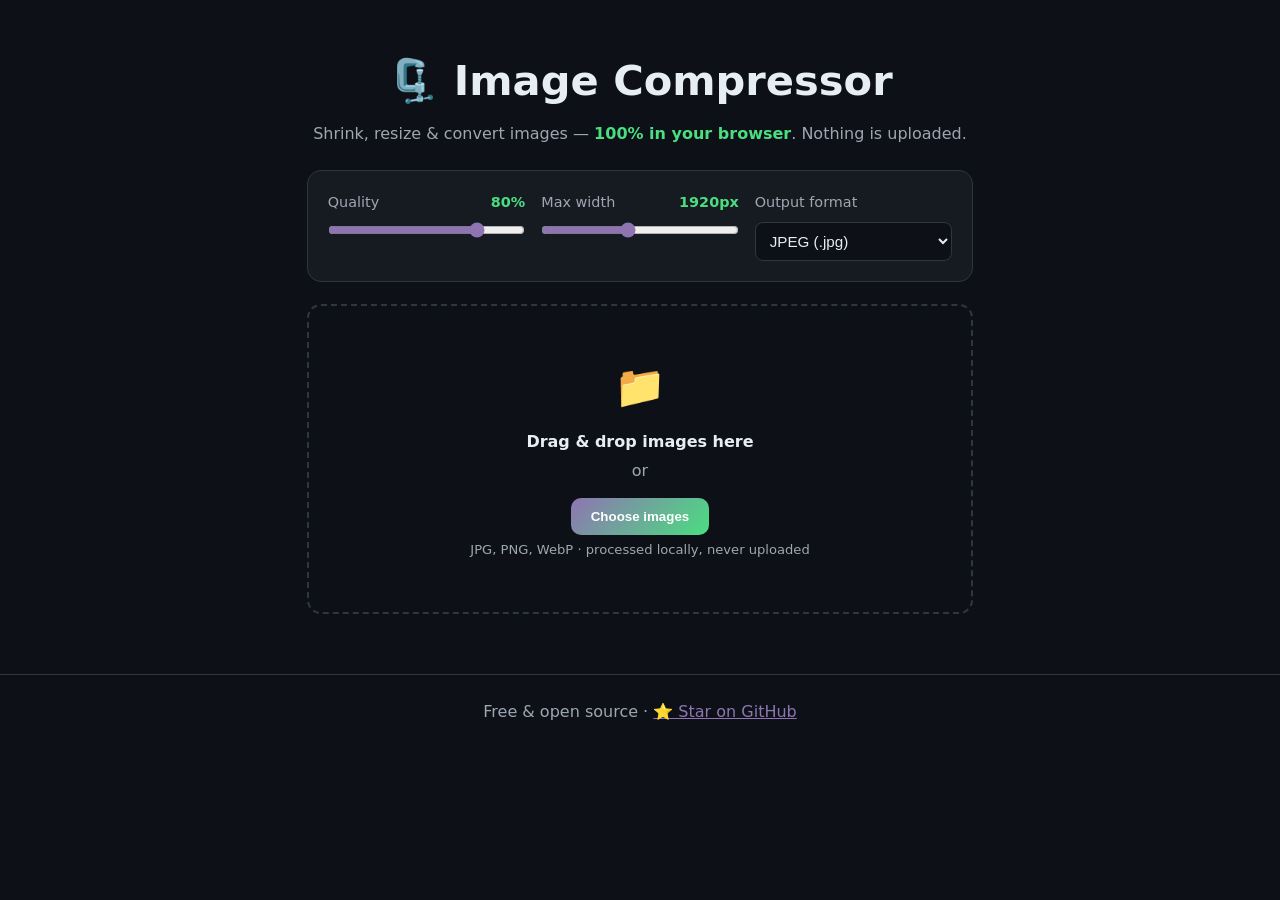
==== index.html @ f8e564c9 "Initial commit: client-side image compressor & converter" ====
<!DOCTYPE html>
<html lang="en">
<head>
  <meta charset="UTF-8" />
  <meta name="viewport" content="width=device-width, initial-scale=1.0" />
  <title>Image Compressor — shrink & convert images in your browser</title>
  <meta name="description" content="Compress, resize, and convert images (JPG, PNG, WebP) 100% in your browser. Private, fast, free." />
  <link rel="stylesheet" href="style.css" />
</head>
<body>
  <header class="topbar">
    <h1>🗜️ Image Compressor</h1>
    <p>Shrink, resize &amp; convert images — <strong>100% in your browser</strong>. Nothing is uploaded.</p>
  </header>

  <main class="wrap">
    <!-- Controls -->
    <section class="controls">
      <label class="ctrl">
        <span>Quality <b id="qualityLabel">80%</b></span>
        <input type="range" id="quality" min="10" max="100" value="80" />
      </label>

      <label class="ctrl">
        <span>Max width <b id="widthLabel">1920px</b></span>
        <input type="range" id="maxWidth" min="320" max="4000" step="80" value="1920" />
      </label>

      <label class="ctrl">
        <span>Output format</span>
        <select id="format">
          <option value="image/jpeg">JPEG (.jpg)</option>
          <option value="image/webp">WebP (.webp)</option>
          <option value="image/png">PNG (.png)</option>
        </select>
      </label>
    </section>

    <!-- Drop zone -->
    <section id="drop" class="drop">
      <div class="drop-inner">
        <div class="drop-icon">📁</div>
        <p><strong>Drag &amp; drop images here</strong></p>
        <p class="muted">or</p>
        <button id="pickBtn" class="btn primary">Choose images</button>
        <input type="file" id="fileInput" accept="image/*" multiple hidden />
        <p class="muted small">JPG, PNG, WebP · processed locally, never uploaded</p>
      </div>
    </section>

    <!-- Summary + actions -->
    <section id="summaryBar" class="summary hidden">
      <span id="summaryText"></span>
      <button id="downloadAll" class="btn">⬇️ Download all</button>
      <button id="clearAll" class="btn ghost">Clear</button>
    </section>

    <!-- Results -->
    <section id="results" class="results"></section>
  </main>

  <footer class="foot">
    <p>Free &amp; open source ·
      <a href="https://github.com/aashishbharti04/image-compressor" target="_blank" rel="noopener">⭐ Star on GitHub</a>
    </p>
  </footer>

  <script src="script.js"></script>
</body>
</html>
---- style.css ----
:root {
  --bg: #0d1117;
  --surface: #161b22;
  --border: #30363d;
  --text: #e6edf3;
  --muted: #9da7b3;
  --accent: #8e75b2;
  --accent-2: #4ade80;
  --radius: 14px;
}

* { box-sizing: border-box; margin: 0; padding: 0; }

body {
  font-family: system-ui, -apple-system, Segoe UI, Roboto, sans-serif;
  background: var(--bg);
  color: var(--text);
  line-height: 1.6;
  min-height: 100vh;
}

/* ===== TOPBAR ===== */
.topbar { text-align: center; padding: 48px 6vw 24px; }
.topbar h1 { font-size: clamp(1.8rem, 5vw, 2.6rem); }
.topbar p { color: var(--muted); margin-top: 6px; }
.topbar strong { color: var(--accent-2); }

.wrap { max-width: 820px; margin: 0 auto; padding: 0 6vw 60px; }

/* ===== CONTROLS ===== */
.controls {
  display: grid;
  grid-template-columns: 1fr 1fr 1fr;
  gap: 16px;
  background: var(--surface);
  border: 1px solid var(--border);
  border-radius: var(--radius);
  padding: 20px;
  margin-bottom: 22px;
}
.ctrl { display: flex; flex-direction: column; gap: 8px; font-size: 0.9rem; }
.ctrl span { display: flex; justify-content: space-between; color: var(--muted); }
.ctrl b { color: var(--accent-2); }
.ctrl input[type="range"] { width: 100%; accent-color: var(--accent); }
.ctrl select {
  background: var(--bg); color: var(--text); border: 1px solid var(--border);
  border-radius: 8px; padding: 9px 10px; font-size: 0.95rem;
}

/* ===== BUTTONS ===== */
.btn {
  border: 1px solid var(--border); background: var(--surface); color: var(--text);
  padding: 11px 20px; border-radius: 10px; font-weight: 600; cursor: pointer;
  transition: transform 0.1s, border-color 0.2s;
}
.btn:hover { transform: translateY(-2px); }
.btn.primary { background: linear-gradient(135deg, var(--accent), var(--accent-2)); border: none; color: #fff; }
.btn.ghost { background: transparent; color: var(--muted); }

/* ===== DROP ZONE ===== */
.drop {
  border: 2px dashed var(--border);
  border-radius: var(--radius);
  padding: 48px 20px;
  text-align: center;
  transition: border-color 0.2s, background 0.2s;
}
.drop.dragover { border-color: var(--accent-2); background: rgba(74, 222, 128, 0.06); }
.drop-icon { font-size: 2.6rem; margin-bottom: 8px; }
.muted { color: var(--muted); }
.small { font-size: 0.82rem; margin-top: 12px; }
.drop-inner p { margin: 4px 0; }
.drop-inner .btn { margin-top: 10px; }

/* ===== SUMMARY ===== */
.summary {
  display: flex; align-items: center; gap: 12px; flex-wrap: wrap;
  margin: 22px 0 14px; padding: 14px 18px;
  background: var(--surface); border: 1px solid var(--border); border-radius: var(--radius);
}
#summaryText { flex: 1; font-weight: 600; }
#summaryText em { color: var(--accent-2); font-style: normal; }

/* ===== RESULTS ===== */
.results { display: flex; flex-direction: column; gap: 12px; }
.item {
  display: grid;
  grid-template-columns: 56px 1fr auto;
  align-items: center;
  gap: 14px;
  background: var(--surface); border: 1px solid var(--border);
  border-radius: var(--radius); padding: 12px 16px;
}
.item img { width: 56px; height: 56px; object-fit: cover; border-radius: 8px; background: var(--bg); }
.item .name { font-weight: 600; word-break: break-all; }
.item .sizes { color: var(--muted); font-size: 0.88rem; margin-top: 2px; }
.item .saved { color: var(--accent-2); font-weight: 700; }
.item .saved.up { color: #f59e0b; }
.item .dl {
  background: var(--bg); border: 1px solid var(--border); color: var(--text);
  padding: 8px 14px; border-radius: 8px; font-weight: 600; cursor: pointer; white-space: nowrap;
}
.item .dl:hover { border-color: var(--accent-2); }

.hidden { display: none; }

/* ===== FOOTER ===== */
.foot { text-align: center; padding: 24px; color: var(--muted); border-top: 1px solid var(--border); }
.foot a { color: var(--accent); }

/* ===== RESPONSIVE ===== */
@media (max-width: 620px) {
  .controls { grid-template-columns: 1fr; }
}
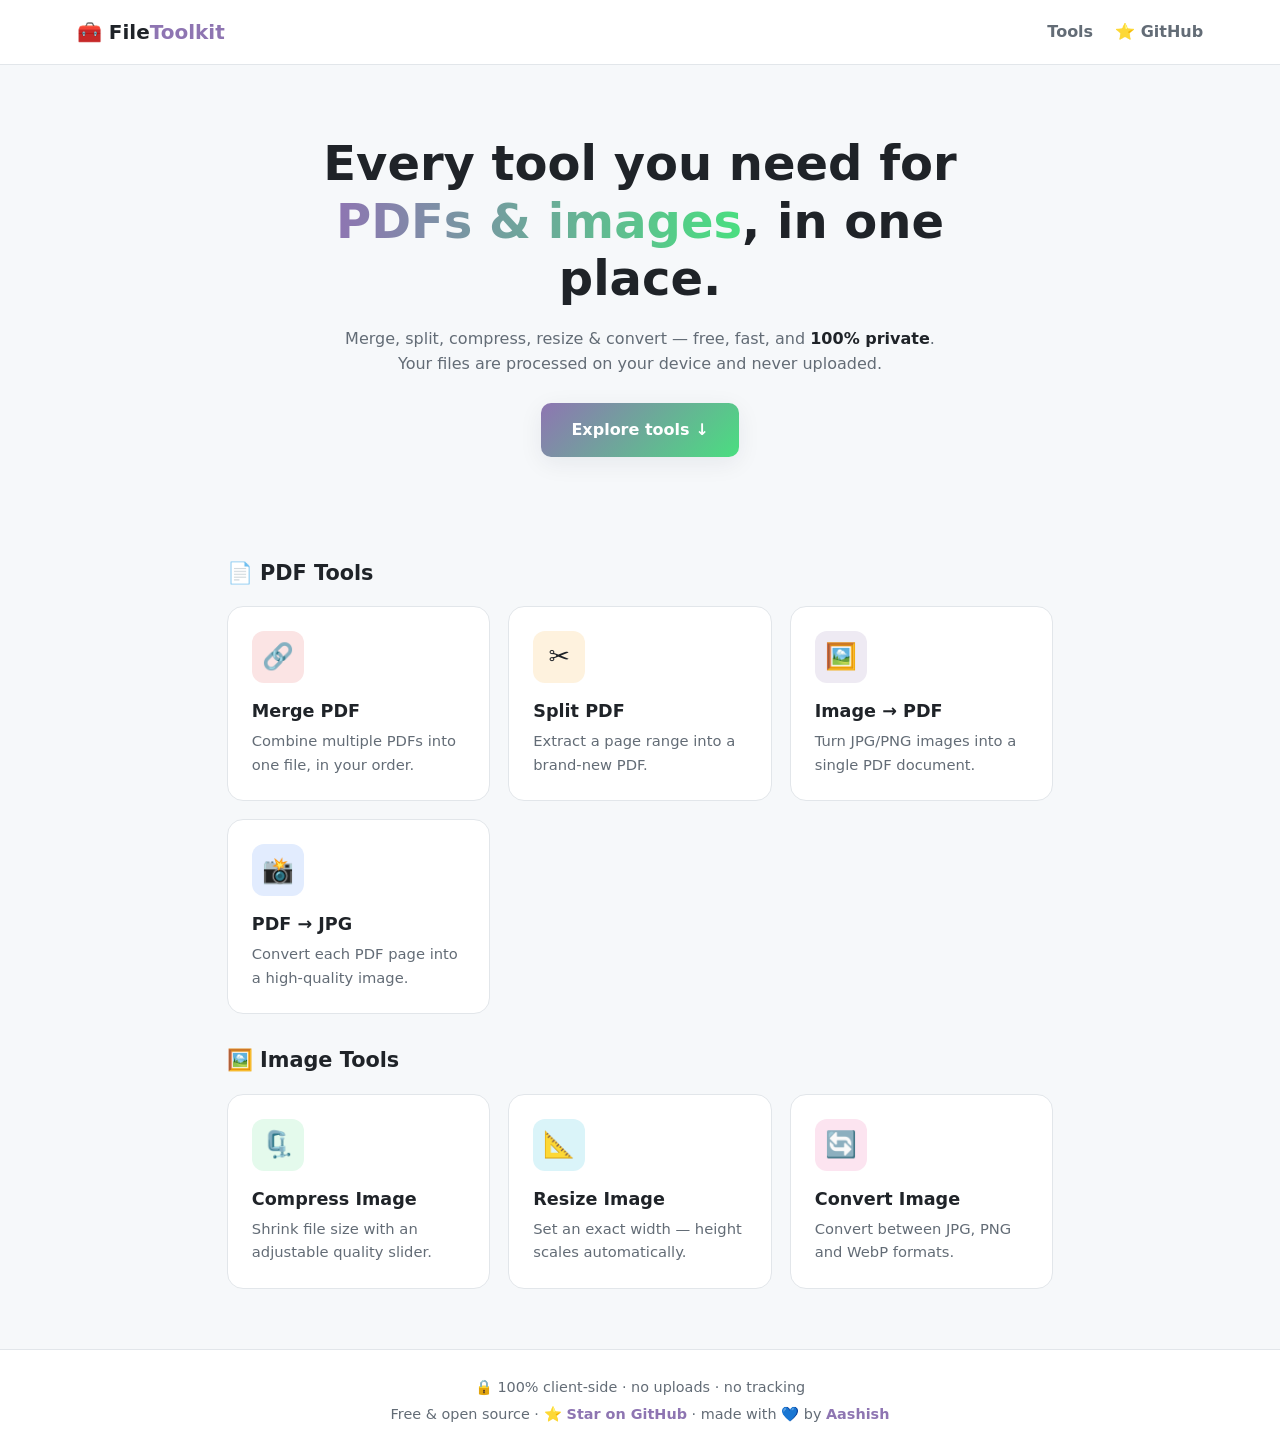
==== commit 51ae3066: "Transform into FileToolkit: multi-tool PDF & image suite (merge, split, image-to-pdf, pdf-to-jpg, co" ====
--- a/index.html
+++ b/index.html
@@ -3,68 +3,70 @@
 <head>
   <meta charset="UTF-8" />
   <meta name="viewport" content="width=device-width, initial-scale=1.0" />
-  <title>Image Compressor — shrink & convert images in your browser</title>
-  <meta name="description" content="Compress, resize, and convert images (JPG, PNG, WebP) 100% in your browser. Private, fast, free." />
-  <link rel="stylesheet" href="style.css" />
+  <title>FileToolkit — Free PDF & Image Tools, 100% in your browser</title>
+  <meta name="description" content="Merge, split, compress & convert PDFs and images — free, fast, and 100% private. Your files never leave your device." />
+  <link rel="stylesheet" href="assets/style.css" />
 </head>
 <body>
-  <header class="topbar">
-    <h1>🗜️ Image Compressor</h1>
-    <p>Shrink, resize &amp; convert images — <strong>100% in your browser</strong>. Nothing is uploaded.</p>
+  <header class="site-header">
+    <a href="index.html" class="brand">🧰 File<span>Toolkit</span></a>
+    <nav class="site-nav">
+      <a href="#tools">Tools</a>
+      <a href="https://github.com/aashishbharti04/file-toolkit" target="_blank" rel="noopener">⭐ GitHub</a>
+    </nav>
   </header>
 
-  <main class="wrap">
-    <!-- Controls -->
-    <section class="controls">
-      <label class="ctrl">
-        <span>Quality <b id="qualityLabel">80%</b></span>
-        <input type="range" id="quality" min="10" max="100" value="80" />
-      </label>
+  <section class="hero">
+    <h1>Every tool you need for <span class="grad">PDFs &amp; images</span>, in one place.</h1>
+    <p>Merge, split, compress, resize &amp; convert — free, fast, and <strong>100% private</strong>.
+       Your files are processed on your device and never uploaded.</p>
+    <a href="#tools" class="btn primary big">Explore tools ↓</a>
+  </section>
 
-      <label class="ctrl">
-        <span>Max width <b id="widthLabel">1920px</b></span>
-        <input type="range" id="maxWidth" min="320" max="4000" step="80" value="1920" />
-      </label>
+  <main id="tools" class="tool-grid-wrap">
+    <h2 class="grid-title">📄 PDF Tools</h2>
+    <div class="tool-grid">
+      <a class="tool-card" href="tools/merge-pdf.html">
+        <div class="ic" style="--c:#e5484d">🔗</div>
+        <h3>Merge PDF</h3><p>Combine multiple PDFs into one file, in your order.</p>
+      </a>
+      <a class="tool-card" href="tools/split-pdf.html">
+        <div class="ic" style="--c:#f5a524">✂️</div>
+        <h3>Split PDF</h3><p>Extract a page range into a brand-new PDF.</p>
+      </a>
+      <a class="tool-card" href="tools/image-to-pdf.html">
+        <div class="ic" style="--c:#8e75b2">🖼️</div>
+        <h3>Image → PDF</h3><p>Turn JPG/PNG images into a single PDF document.</p>
+      </a>
+      <a class="tool-card" href="tools/pdf-to-jpg.html">
+        <div class="ic" style="--c:#3b82f6">📸</div>
+        <h3>PDF → JPG</h3><p>Convert each PDF page into a high-quality image.</p>
+      </a>
+    </div>
 
-      <label class="ctrl">
-        <span>Output format</span>
-        <select id="format">
-          <option value="image/jpeg">JPEG (.jpg)</option>
-          <option value="image/webp">WebP (.webp)</option>
-          <option value="image/png">PNG (.png)</option>
-        </select>
-      </label>
-    </section>
-
-    <!-- Drop zone -->
-    <section id="drop" class="drop">
-      <div class="drop-inner">
-        <div class="drop-icon">📁</div>
-        <p><strong>Drag &amp; drop images here</strong></p>
-        <p class="muted">or</p>
-        <button id="pickBtn" class="btn primary">Choose images</button>
-        <input type="file" id="fileInput" accept="image/*" multiple hidden />
-        <p class="muted small">JPG, PNG, WebP · processed locally, never uploaded</p>
-      </div>
-    </section>
-
-    <!-- Summary + actions -->
-    <section id="summaryBar" class="summary hidden">
-      <span id="summaryText"></span>
-      <button id="downloadAll" class="btn">⬇️ Download all</button>
-      <button id="clearAll" class="btn ghost">Clear</button>
-    </section>
-
-    <!-- Results -->
-    <section id="results" class="results"></section>
+    <h2 class="grid-title">🖼️ Image Tools</h2>
+    <div class="tool-grid">
+      <a class="tool-card" href="tools/compress-image.html">
+        <div class="ic" style="--c:#4ade80">🗜️</div>
+        <h3>Compress Image</h3><p>Shrink file size with an adjustable quality slider.</p>
+      </a>
+      <a class="tool-card" href="tools/resize-image.html">
+        <div class="ic" style="--c:#06b6d4">📐</div>
+        <h3>Resize Image</h3><p>Set an exact width — height scales automatically.</p>
+      </a>
+      <a class="tool-card" href="tools/convert-image.html">
+        <div class="ic" style="--c:#ec4899">🔄</div>
+        <h3>Convert Image</h3><p>Convert between JPG, PNG and WebP formats.</p>
+      </a>
+    </div>
   </main>
 
-  <footer class="foot">
+  <footer class="site-foot">
+    <p>🔒 100% client-side · no uploads · no tracking</p>
     <p>Free &amp; open source ·
-      <a href="https://github.com/aashishbharti04/image-compressor" target="_blank" rel="noopener">⭐ Star on GitHub</a>
+      <a href="https://github.com/aashishbharti04/file-toolkit" target="_blank" rel="noopener">⭐ Star on GitHub</a>
+      · made with 💙 by <a href="https://github.com/aashishbharti04" target="_blank" rel="noopener">Aashish</a>
     </p>
   </footer>
-
-  <script src="script.js"></script>
 </body>
 </html>
--- a/assets/style.css
+++ b/assets/style.css
@@ -0,0 +1,136 @@
+:root {
+  --bg: #f6f8fa;
+  --surface: #ffffff;
+  --border: #e2e6ea;
+  --text: #1f2328;
+  --muted: #636c76;
+  --accent: #8e75b2;
+  --accent-2: #4ade80;
+  --radius: 16px;
+  --shadow: 0 6px 24px rgba(20, 30, 50, 0.07);
+}
+
+* { box-sizing: border-box; margin: 0; padding: 0; }
+html { scroll-behavior: smooth; }
+body {
+  font-family: system-ui, -apple-system, Segoe UI, Roboto, sans-serif;
+  background: var(--bg);
+  color: var(--text);
+  line-height: 1.6;
+  min-height: 100vh;
+  display: flex;
+  flex-direction: column;
+}
+a { color: inherit; text-decoration: none; }
+.grad {
+  background: linear-gradient(90deg, var(--accent), var(--accent-2));
+  -webkit-background-clip: text; background-clip: text; -webkit-text-fill-color: transparent;
+}
+
+/* ===== HEADER ===== */
+.site-header {
+  display: flex; align-items: center; justify-content: space-between;
+  padding: 16px 6vw; background: var(--surface); border-bottom: 1px solid var(--border);
+  position: sticky; top: 0; z-index: 20;
+}
+.brand { font-weight: 800; font-size: 1.25rem; }
+.brand span { color: var(--accent); }
+.site-nav { display: flex; gap: 22px; }
+.site-nav a { color: var(--muted); font-weight: 600; }
+.site-nav a:hover { color: var(--text); }
+
+/* ===== HERO ===== */
+.hero { text-align: center; padding: 70px 6vw 40px; max-width: 820px; margin: 0 auto; }
+.hero h1 { font-size: clamp(1.9rem, 5vw, 3rem); line-height: 1.2; }
+.hero p { color: var(--muted); margin: 18px auto 0; max-width: 620px; }
+.hero strong { color: var(--text); }
+
+/* ===== BUTTONS ===== */
+.btn {
+  display: inline-block; border: 1px solid var(--border); background: var(--surface);
+  color: var(--text); padding: 12px 22px; border-radius: 10px; font-weight: 700; cursor: pointer;
+  transition: transform 0.1s, box-shadow 0.2s; font-size: 1rem;
+}
+.btn:hover { transform: translateY(-2px); }
+.btn.primary { background: linear-gradient(135deg, var(--accent), var(--accent-2)); border: none; color: #fff; box-shadow: var(--shadow); }
+.btn.big { padding: 14px 30px; margin-top: 26px; }
+.btn.ghost { background: transparent; color: var(--muted); }
+.btn:disabled { opacity: 0.5; cursor: not-allowed; transform: none; }
+
+/* ===== TOOL GRID (home) ===== */
+.tool-grid-wrap { max-width: 980px; margin: 0 auto; padding: 30px 6vw 60px; width: 100%; }
+.grid-title { margin: 30px 0 16px; font-size: 1.3rem; }
+.tool-grid { display: grid; grid-template-columns: repeat(auto-fit, minmax(210px, 1fr)); gap: 18px; }
+.tool-card {
+  background: var(--surface); border: 1px solid var(--border); border-radius: var(--radius);
+  padding: 24px; transition: transform 0.15s, box-shadow 0.2s, border-color 0.2s;
+}
+.tool-card:hover { transform: translateY(-5px); box-shadow: var(--shadow); border-color: color-mix(in srgb, var(--c) 50%, var(--border)); }
+.tool-card .ic {
+  width: 52px; height: 52px; border-radius: 12px; display: grid; place-items: center;
+  font-size: 1.6rem; margin-bottom: 14px; background: color-mix(in srgb, var(--c) 15%, white);
+}
+.tool-card h3 { font-size: 1.1rem; }
+.tool-card p { color: var(--muted); font-size: 0.92rem; margin-top: 4px; }
+
+/* ===== TOOL PAGE ===== */
+.tool-main { max-width: 720px; margin: 0 auto; padding: 40px 6vw 60px; width: 100%; }
+.back { color: var(--muted); font-weight: 600; display: inline-block; margin-bottom: 18px; }
+.tool-head { text-align: center; margin-bottom: 28px; }
+.tool-head h1 { font-size: clamp(1.6rem, 4vw, 2.2rem); }
+.tool-head p { color: var(--muted); margin-top: 6px; }
+
+.drop {
+  border: 2px dashed var(--border); border-radius: var(--radius); background: var(--surface);
+  padding: 46px 20px; text-align: center; transition: border-color 0.2s, background 0.2s; cursor: pointer;
+}
+.drop.dragover { border-color: var(--accent-2); background: rgba(74, 222, 128, 0.07); }
+.drop .ic { font-size: 2.6rem; }
+.drop p { margin: 6px 0; }
+.muted { color: var(--muted); }
+.small { font-size: 0.84rem; }
+
+.panel {
+  background: var(--surface); border: 1px solid var(--border); border-radius: var(--radius);
+  padding: 20px; margin-top: 20px;
+}
+.row { display: flex; align-items: center; gap: 12px; flex-wrap: wrap; }
+.row + .row { margin-top: 14px; }
+.field { display: flex; flex-direction: column; gap: 6px; flex: 1; min-width: 160px; font-size: 0.9rem; }
+.field span { color: var(--muted); display: flex; justify-content: space-between; }
+.field b { color: var(--accent); }
+input[type="range"] { accent-color: var(--accent); }
+input[type="number"], select, input[type="text"] {
+  background: var(--bg); color: var(--text); border: 1px solid var(--border);
+  border-radius: 8px; padding: 9px 11px; font-size: 0.95rem; font-family: inherit;
+}
+
+.file-list { list-style: none; margin-top: 16px; display: flex; flex-direction: column; gap: 10px; }
+.file-list li {
+  display: flex; align-items: center; gap: 12px; background: var(--bg);
+  border: 1px solid var(--border); border-radius: 10px; padding: 10px 14px;
+}
+.file-list li img { width: 44px; height: 44px; object-fit: cover; border-radius: 6px; }
+.file-list .nm { flex: 1; word-break: break-all; font-size: 0.92rem; }
+.file-list .sz { color: var(--muted); font-size: 0.85rem; }
+.file-list .rm { cursor: pointer; color: var(--muted); border: none; background: none; font-size: 1.1rem; }
+
+.result {
+  margin-top: 20px; padding: 18px; border-radius: var(--radius);
+  background: color-mix(in srgb, var(--accent-2) 12%, white); border: 1px solid color-mix(in srgb, var(--accent-2) 40%, var(--border));
+  text-align: center;
+}
+.result.hidden { display: none; }
+.result b { color: #0b7a3b; }
+
+.saved { color: #0b7a3b; font-weight: 700; }
+.saved.up { color: #b45309; }
+
+.hidden { display: none; }
+
+/* ===== FOOTER ===== */
+.site-foot { margin-top: auto; text-align: center; padding: 26px; color: var(--muted); border-top: 1px solid var(--border); background: var(--surface); font-size: 0.9rem; }
+.site-foot a { color: var(--accent); font-weight: 600; }
+.site-foot p + p { margin-top: 4px; }
+
+@media (max-width: 560px) { .field { min-width: 100%; } }
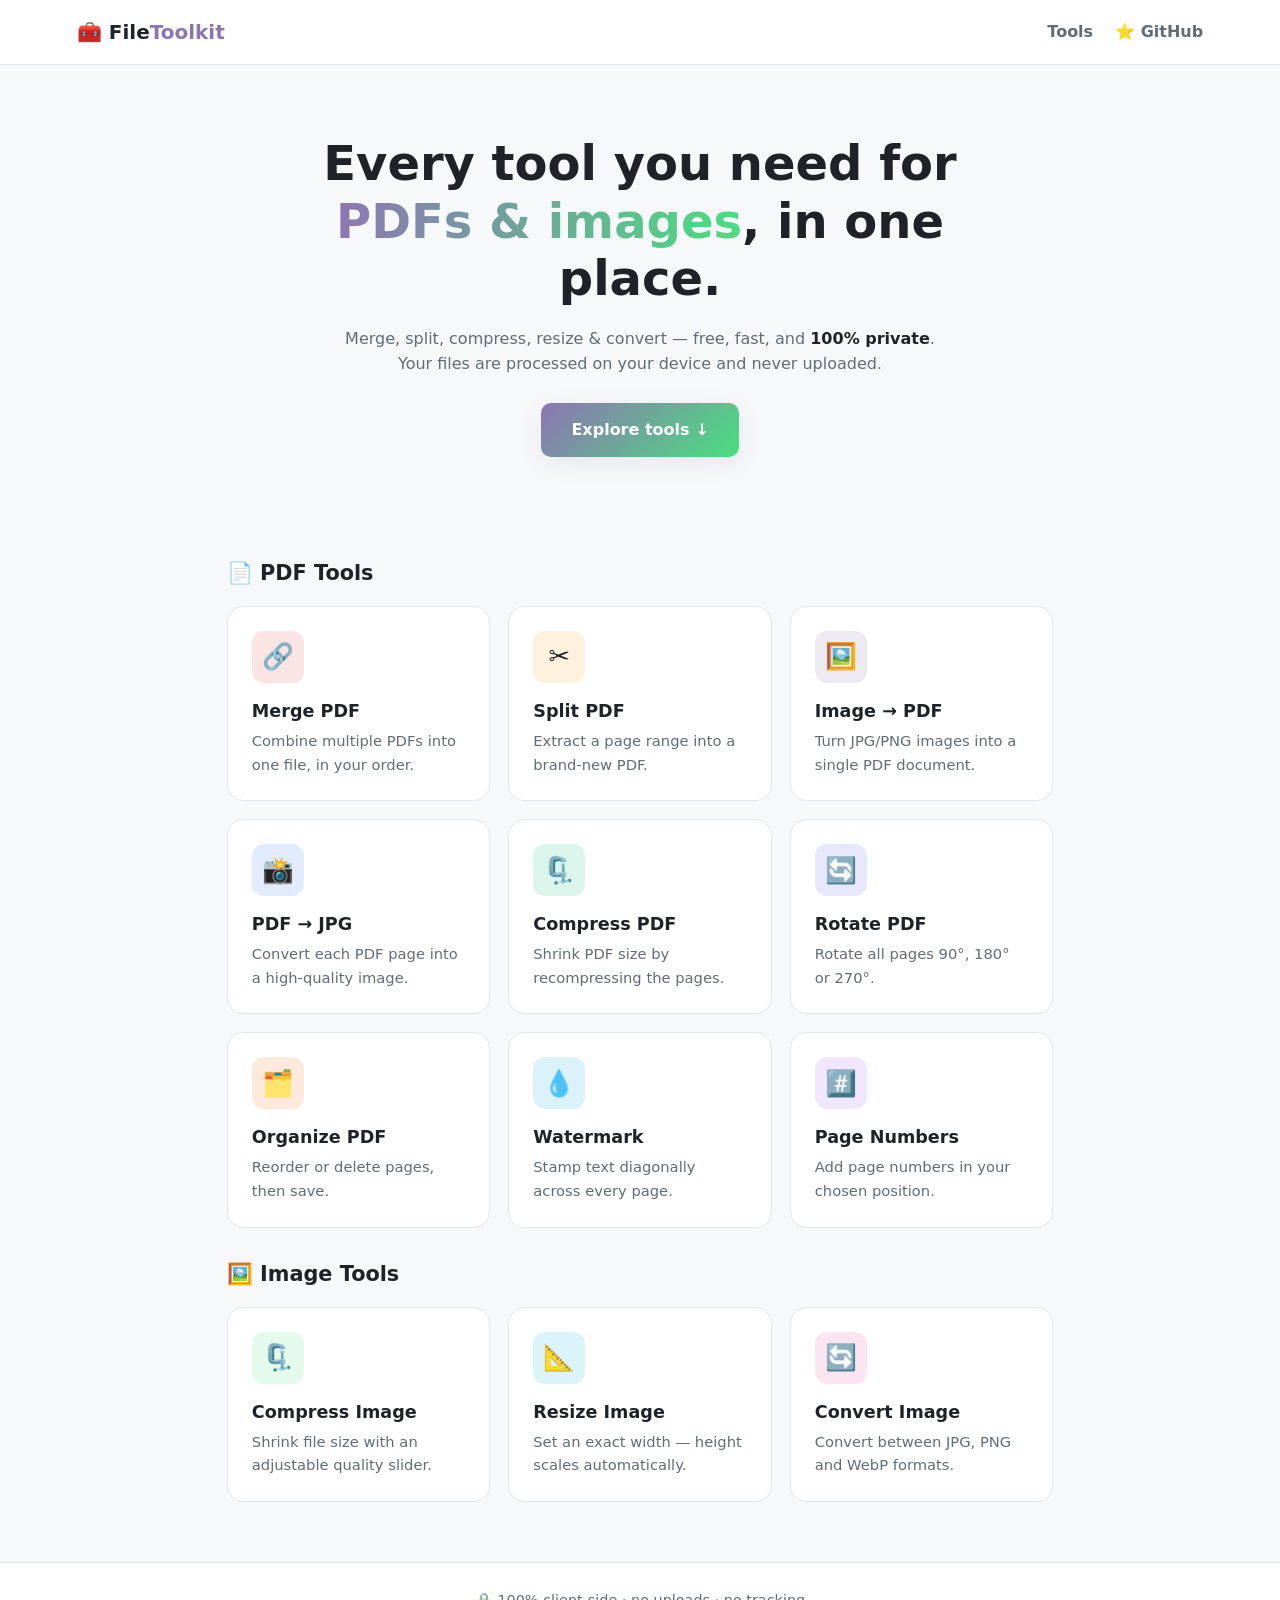
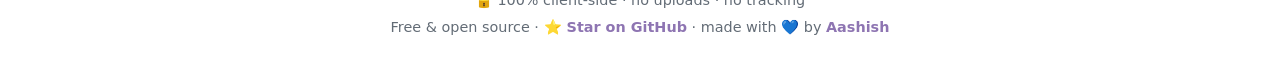
==== commit d62a6864: "Add 5 more PDF tools: compress, rotate, organize, watermark, page numbers (12 tools total)" ====
--- a/index.html
+++ b/index.html
@@ -42,6 +42,26 @@
         <div class="ic" style="--c:#3b82f6">📸</div>
         <h3>PDF → JPG</h3><p>Convert each PDF page into a high-quality image.</p>
       </a>
+      <a class="tool-card" href="tools/compress-pdf.html">
+        <div class="ic" style="--c:#10b981">🗜️</div>
+        <h3>Compress PDF</h3><p>Shrink PDF size by recompressing the pages.</p>
+      </a>
+      <a class="tool-card" href="tools/rotate-pdf.html">
+        <div class="ic" style="--c:#6366f1">🔄</div>
+        <h3>Rotate PDF</h3><p>Rotate all pages 90°, 180° or 270°.</p>
+      </a>
+      <a class="tool-card" href="tools/organize-pdf.html">
+        <div class="ic" style="--c:#f97316">🗂️</div>
+        <h3>Organize PDF</h3><p>Reorder or delete pages, then save.</p>
+      </a>
+      <a class="tool-card" href="tools/watermark-pdf.html">
+        <div class="ic" style="--c:#0ea5e9">💧</div>
+        <h3>Watermark</h3><p>Stamp text diagonally across every page.</p>
+      </a>
+      <a class="tool-card" href="tools/page-numbers-pdf.html">
+        <div class="ic" style="--c:#a855f7">#️⃣</div>
+        <h3>Page Numbers</h3><p>Add page numbers in your chosen position.</p>
+      </a>
     </div>
 
     <h2 class="grid-title">🖼️ Image Tools</h2>
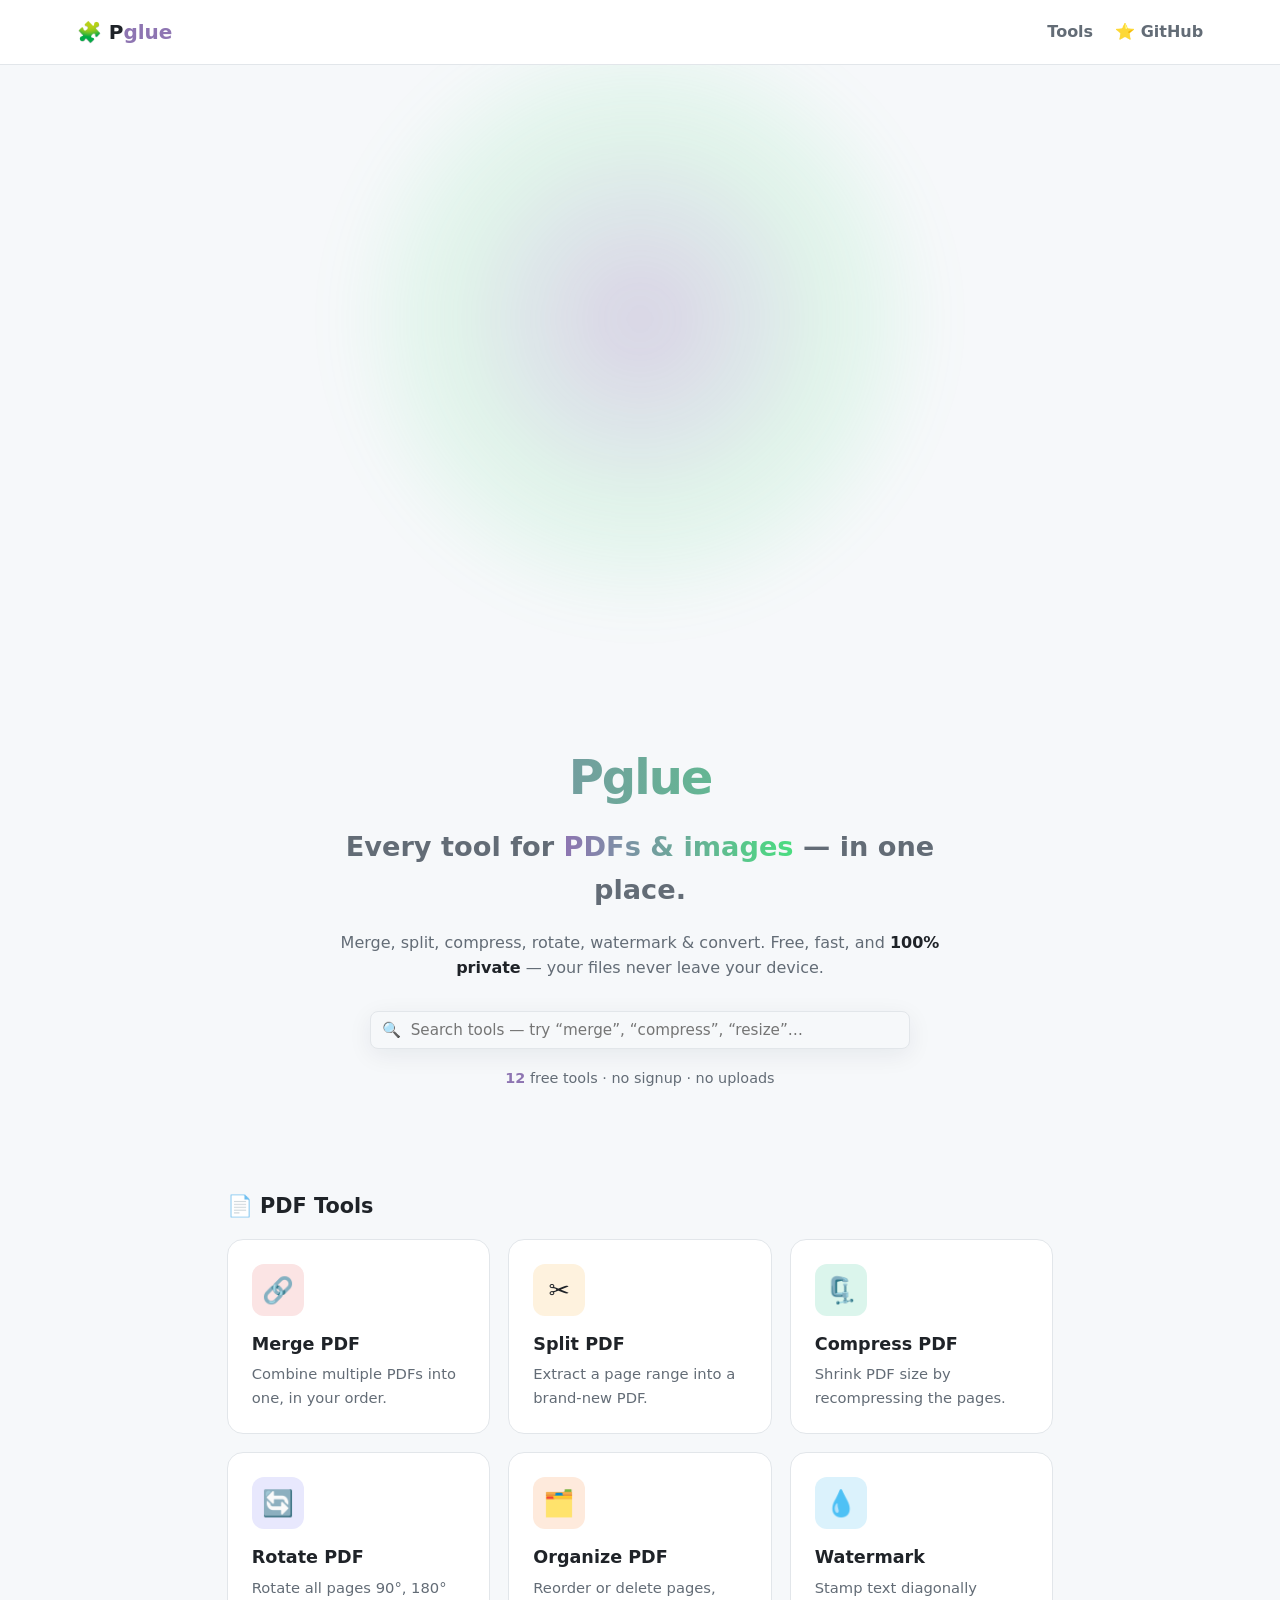
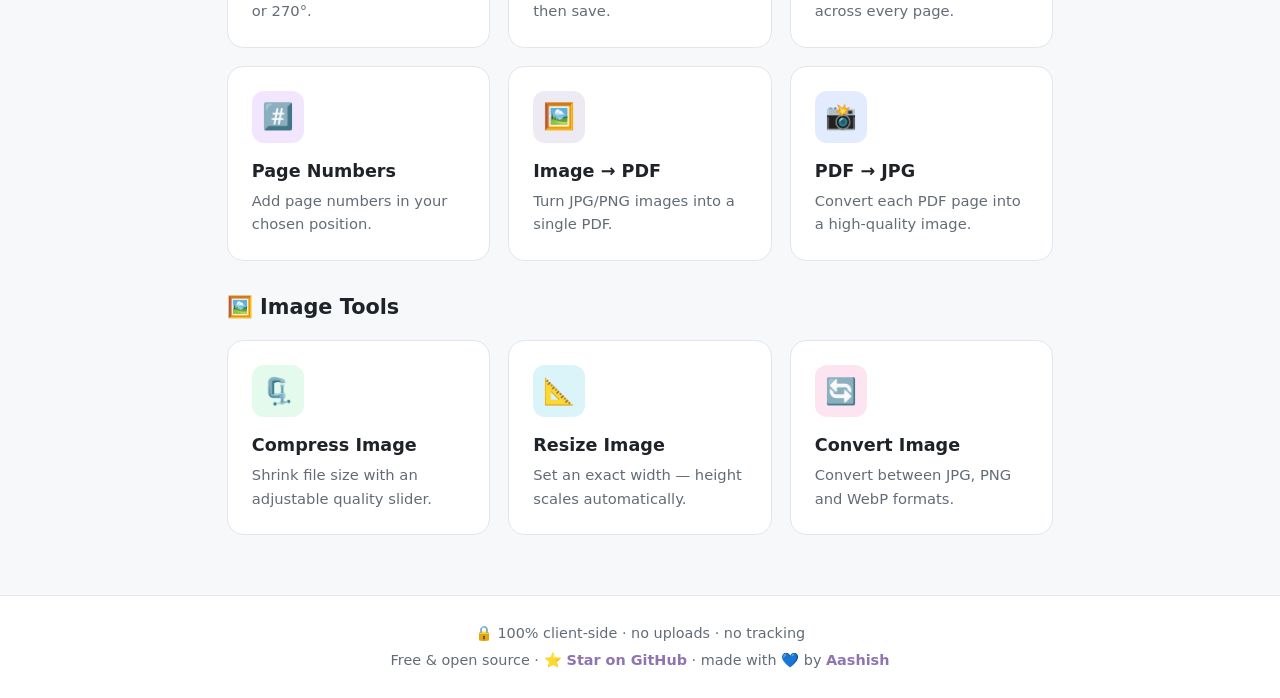
==== commit 7f2fe001: "Rebrand to Pglue: big animated wordmark, live tool search, scroll reveals; update banner to 12 tools" ====
--- a/index.html
+++ b/index.html
@@ -3,13 +3,13 @@
 <head>
   <meta charset="UTF-8" />
   <meta name="viewport" content="width=device-width, initial-scale=1.0" />
-  <title>FileToolkit — Free PDF & Image Tools, 100% in your browser</title>
-  <meta name="description" content="Merge, split, compress & convert PDFs and images — free, fast, and 100% private. Your files never leave your device." />
+  <title>Pglue — Free PDF & Image Tools, 100% in your browser</title>
+  <meta name="description" content="Pglue — merge, split, compress & convert PDFs and images. Free, fast, and 100% private. Your files never leave your device." />
   <link rel="stylesheet" href="assets/style.css" />
 </head>
 <body>
-  <header class="site-header">
-    <a href="index.html" class="brand">🧰 File<span>Toolkit</span></a>
+  <header class="site-header" id="siteHeader">
+    <a href="index.html" class="brand">🧩 P<span>glue</span></a>
     <nav class="site-nav">
       <a href="#tools">Tools</a>
       <a href="https://github.com/aashishbharti04/file-toolkit" target="_blank" rel="noopener">⭐ GitHub</a>
@@ -17,68 +17,52 @@
   </header>
 
   <section class="hero">
-    <h1>Every tool you need for <span class="grad">PDFs &amp; images</span>, in one place.</h1>
-    <p>Merge, split, compress, resize &amp; convert — free, fast, and <strong>100% private</strong>.
-       Your files are processed on your device and never uploaded.</p>
-    <a href="#tools" class="btn primary big">Explore tools ↓</a>
+    <div class="hero-glow"></div>
+    <h1 class="wordmark">Pglue</h1>
+    <p class="tagline">Every tool for <span class="grad">PDFs &amp; images</span> — in one place.</p>
+    <p class="sub">Merge, split, compress, rotate, watermark &amp; convert. Free, fast, and
+      <strong>100% private</strong> — your files never leave your device.</p>
+
+    <div class="search-wrap">
+      <input id="search" class="search" type="text" placeholder="🔍  Search tools — try “merge”, “compress”, “resize”…" autocomplete="off" />
+    </div>
+    <p class="count"><span id="count">12</span> free tools · no signup · no uploads</p>
   </section>
 
   <main id="tools" class="tool-grid-wrap">
     <h2 class="grid-title">📄 PDF Tools</h2>
     <div class="tool-grid">
-      <a class="tool-card" href="tools/merge-pdf.html">
-        <div class="ic" style="--c:#e5484d">🔗</div>
-        <h3>Merge PDF</h3><p>Combine multiple PDFs into one file, in your order.</p>
-      </a>
-      <a class="tool-card" href="tools/split-pdf.html">
-        <div class="ic" style="--c:#f5a524">✂️</div>
-        <h3>Split PDF</h3><p>Extract a page range into a brand-new PDF.</p>
-      </a>
-      <a class="tool-card" href="tools/image-to-pdf.html">
-        <div class="ic" style="--c:#8e75b2">🖼️</div>
-        <h3>Image → PDF</h3><p>Turn JPG/PNG images into a single PDF document.</p>
-      </a>
-      <a class="tool-card" href="tools/pdf-to-jpg.html">
-        <div class="ic" style="--c:#3b82f6">📸</div>
-        <h3>PDF → JPG</h3><p>Convert each PDF page into a high-quality image.</p>
-      </a>
-      <a class="tool-card" href="tools/compress-pdf.html">
-        <div class="ic" style="--c:#10b981">🗜️</div>
-        <h3>Compress PDF</h3><p>Shrink PDF size by recompressing the pages.</p>
-      </a>
-      <a class="tool-card" href="tools/rotate-pdf.html">
-        <div class="ic" style="--c:#6366f1">🔄</div>
-        <h3>Rotate PDF</h3><p>Rotate all pages 90°, 180° or 270°.</p>
-      </a>
-      <a class="tool-card" href="tools/organize-pdf.html">
-        <div class="ic" style="--c:#f97316">🗂️</div>
-        <h3>Organize PDF</h3><p>Reorder or delete pages, then save.</p>
-      </a>
-      <a class="tool-card" href="tools/watermark-pdf.html">
-        <div class="ic" style="--c:#0ea5e9">💧</div>
-        <h3>Watermark</h3><p>Stamp text diagonally across every page.</p>
-      </a>
-      <a class="tool-card" href="tools/page-numbers-pdf.html">
-        <div class="ic" style="--c:#a855f7">#️⃣</div>
-        <h3>Page Numbers</h3><p>Add page numbers in your chosen position.</p>
-      </a>
+      <a class="tool-card reveal" href="tools/merge-pdf.html" data-kw="merge combine join">
+        <div class="ic" style="--c:#e5484d">🔗</div><h3>Merge PDF</h3><p>Combine multiple PDFs into one, in your order.</p></a>
+      <a class="tool-card reveal" href="tools/split-pdf.html" data-kw="split extract separate">
+        <div class="ic" style="--c:#f5a524">✂️</div><h3>Split PDF</h3><p>Extract a page range into a brand-new PDF.</p></a>
+      <a class="tool-card reveal" href="tools/compress-pdf.html" data-kw="compress shrink reduce size">
+        <div class="ic" style="--c:#10b981">🗜️</div><h3>Compress PDF</h3><p>Shrink PDF size by recompressing the pages.</p></a>
+      <a class="tool-card reveal" href="tools/rotate-pdf.html" data-kw="rotate turn orientation">
+        <div class="ic" style="--c:#6366f1">🔄</div><h3>Rotate PDF</h3><p>Rotate all pages 90°, 180° or 270°.</p></a>
+      <a class="tool-card reveal" href="tools/organize-pdf.html" data-kw="organize reorder delete pages arrange">
+        <div class="ic" style="--c:#f97316">🗂️</div><h3>Organize PDF</h3><p>Reorder or delete pages, then save.</p></a>
+      <a class="tool-card reveal" href="tools/watermark-pdf.html" data-kw="watermark stamp text">
+        <div class="ic" style="--c:#0ea5e9">💧</div><h3>Watermark</h3><p>Stamp text diagonally across every page.</p></a>
+      <a class="tool-card reveal" href="tools/page-numbers-pdf.html" data-kw="page numbers number pagination">
+        <div class="ic" style="--c:#a855f7">#️⃣</div><h3>Page Numbers</h3><p>Add page numbers in your chosen position.</p></a>
+      <a class="tool-card reveal" href="tools/image-to-pdf.html" data-kw="image jpg png to pdf convert">
+        <div class="ic" style="--c:#8e75b2">🖼️</div><h3>Image → PDF</h3><p>Turn JPG/PNG images into a single PDF.</p></a>
+      <a class="tool-card reveal" href="tools/pdf-to-jpg.html" data-kw="pdf to jpg image export extract">
+        <div class="ic" style="--c:#3b82f6">📸</div><h3>PDF → JPG</h3><p>Convert each PDF page into a high-quality image.</p></a>
     </div>
 
     <h2 class="grid-title">🖼️ Image Tools</h2>
     <div class="tool-grid">
-      <a class="tool-card" href="tools/compress-image.html">
-        <div class="ic" style="--c:#4ade80">🗜️</div>
-        <h3>Compress Image</h3><p>Shrink file size with an adjustable quality slider.</p>
-      </a>
-      <a class="tool-card" href="tools/resize-image.html">
-        <div class="ic" style="--c:#06b6d4">📐</div>
-        <h3>Resize Image</h3><p>Set an exact width — height scales automatically.</p>
-      </a>
-      <a class="tool-card" href="tools/convert-image.html">
-        <div class="ic" style="--c:#ec4899">🔄</div>
-        <h3>Convert Image</h3><p>Convert between JPG, PNG and WebP formats.</p>
-      </a>
+      <a class="tool-card reveal" href="tools/compress-image.html" data-kw="compress image shrink reduce">
+        <div class="ic" style="--c:#4ade80">🗜️</div><h3>Compress Image</h3><p>Shrink file size with an adjustable quality slider.</p></a>
+      <a class="tool-card reveal" href="tools/resize-image.html" data-kw="resize scale width dimensions">
+        <div class="ic" style="--c:#06b6d4">📐</div><h3>Resize Image</h3><p>Set an exact width — height scales automatically.</p></a>
+      <a class="tool-card reveal" href="tools/convert-image.html" data-kw="convert format jpg png webp">
+        <div class="ic" style="--c:#ec4899">🔄</div><h3>Convert Image</h3><p>Convert between JPG, PNG and WebP formats.</p></a>
     </div>
+
+    <p id="noResults" class="no-results hidden">No tools match — try another word. 🔍</p>
   </main>
 
   <footer class="site-foot">
@@ -88,5 +72,38 @@
       · made with 💙 by <a href="https://github.com/aashishbharti04" target="_blank" rel="noopener">Aashish</a>
     </p>
   </footer>
+
+  <script>
+    // ===== Live tool search =====
+    const search = document.getElementById("search");
+    const cards = [...document.querySelectorAll(".tool-card")];
+    const noResults = document.getElementById("noResults");
+    search.addEventListener("input", () => {
+      const q = search.value.trim().toLowerCase();
+      let shown = 0;
+      cards.forEach((c) => {
+        const hay = (c.textContent + " " + (c.dataset.kw || "")).toLowerCase();
+        const match = hay.includes(q);
+        c.style.display = match ? "" : "none";
+        if (match) shown++;
+      });
+      noResults.classList.toggle("hidden", shown > 0);
+      document.querySelectorAll(".grid-title").forEach((t) => {
+        const grid = t.nextElementSibling;
+        const any = [...grid.children].some((c) => c.style.display !== "none");
+        t.style.display = any ? "" : "none";
+      });
+    });
+
+    // ===== Reveal on scroll =====
+    const io = new IntersectionObserver((entries) => {
+      entries.forEach((e) => { if (e.isIntersecting) { e.target.classList.add("show"); io.unobserve(e.target); } });
+    }, { threshold: 0.12 });
+    cards.forEach((c) => io.observe(c));
+
+    // ===== Header shadow on scroll =====
+    const header = document.getElementById("siteHeader");
+    addEventListener("scroll", () => header.classList.toggle("scrolled", scrollY > 8));
+  </script>
 </body>
 </html>
--- a/assets/style.css
+++ b/assets/style.css
@@ -134,3 +134,55 @@
 .site-foot p + p { margin-top: 4px; }
 
 @media (max-width: 560px) { .field { min-width: 100%; } }
+
+/* ===== PGLUE BRAND + ADVANCED UX ===== */
+.site-header { transition: box-shadow 0.25s, background 0.25s; }
+.site-header.scrolled { box-shadow: 0 4px 20px rgba(20, 30, 50, 0.08); }
+
+.hero { position: relative; overflow: hidden; padding-top: 64px; }
+.hero-glow {
+  position: absolute; top: -120px; left: 50%; transform: translateX(-50%);
+  width: 620px; height: 620px; pointer-events: none; z-index: 0;
+  background: radial-gradient(circle, rgba(142,117,178,0.28), rgba(74,222,128,0.12) 45%, transparent 70%);
+  filter: blur(20px);
+}
+.hero > * { position: relative; z-index: 1; }
+
+/* Big Pglue wordmark */
+.wordmark {
+  font-size: clamp(4rem, 16vw, 9rem);
+  font-weight: 900;
+  letter-spacing: -2px;
+  line-height: 1;
+  margin-bottom: 10px;
+  background: linear-gradient(100deg, #8e75b2, #4ade80, #06b6d4, #8e75b2);
+  background-size: 300% 100%;
+  -webkit-background-clip: text; background-clip: text; -webkit-text-fill-color: transparent;
+  animation: shimmer 6s ease-in-out infinite;
+}
+@keyframes shimmer { 0%,100% { background-position: 0% 50%; } 50% { background-position: 100% 50%; } }
+
+.tagline { font-size: clamp(1.2rem, 3.5vw, 1.7rem); font-weight: 700; color: var(--text); }
+.sub { color: var(--muted); max-width: 580px; margin: 14px auto 0; }
+.sub strong { color: var(--text); }
+
+/* Search */
+.search-wrap { margin: 30px auto 10px; max-width: 540px; }
+.search {
+  width: 100%; padding: 16px 20px; font-size: 1.05rem; border-radius: 999px;
+  border: 1px solid var(--border); background: var(--surface); color: var(--text);
+  box-shadow: var(--shadow); transition: border-color 0.2s, box-shadow 0.2s;
+}
+.search:focus { outline: none; border-color: var(--accent); box-shadow: 0 0 0 4px rgba(142,117,178,0.15); }
+.count { color: var(--muted); font-size: 0.9rem; margin-top: 4px; }
+.count span { color: var(--accent); font-weight: 700; }
+
+.no-results { text-align: center; color: var(--muted); padding: 30px; font-size: 1.05rem; }
+
+/* Reveal-on-scroll for tool cards */
+.reveal { opacity: 0; transform: translateY(22px); transition: opacity 0.5s ease, transform 0.5s ease; }
+.reveal.show { opacity: 1; transform: none; }
+@media (prefers-reduced-motion: reduce) {
+  .reveal { opacity: 1; transform: none; transition: none; }
+  .wordmark { animation: none; }
+}
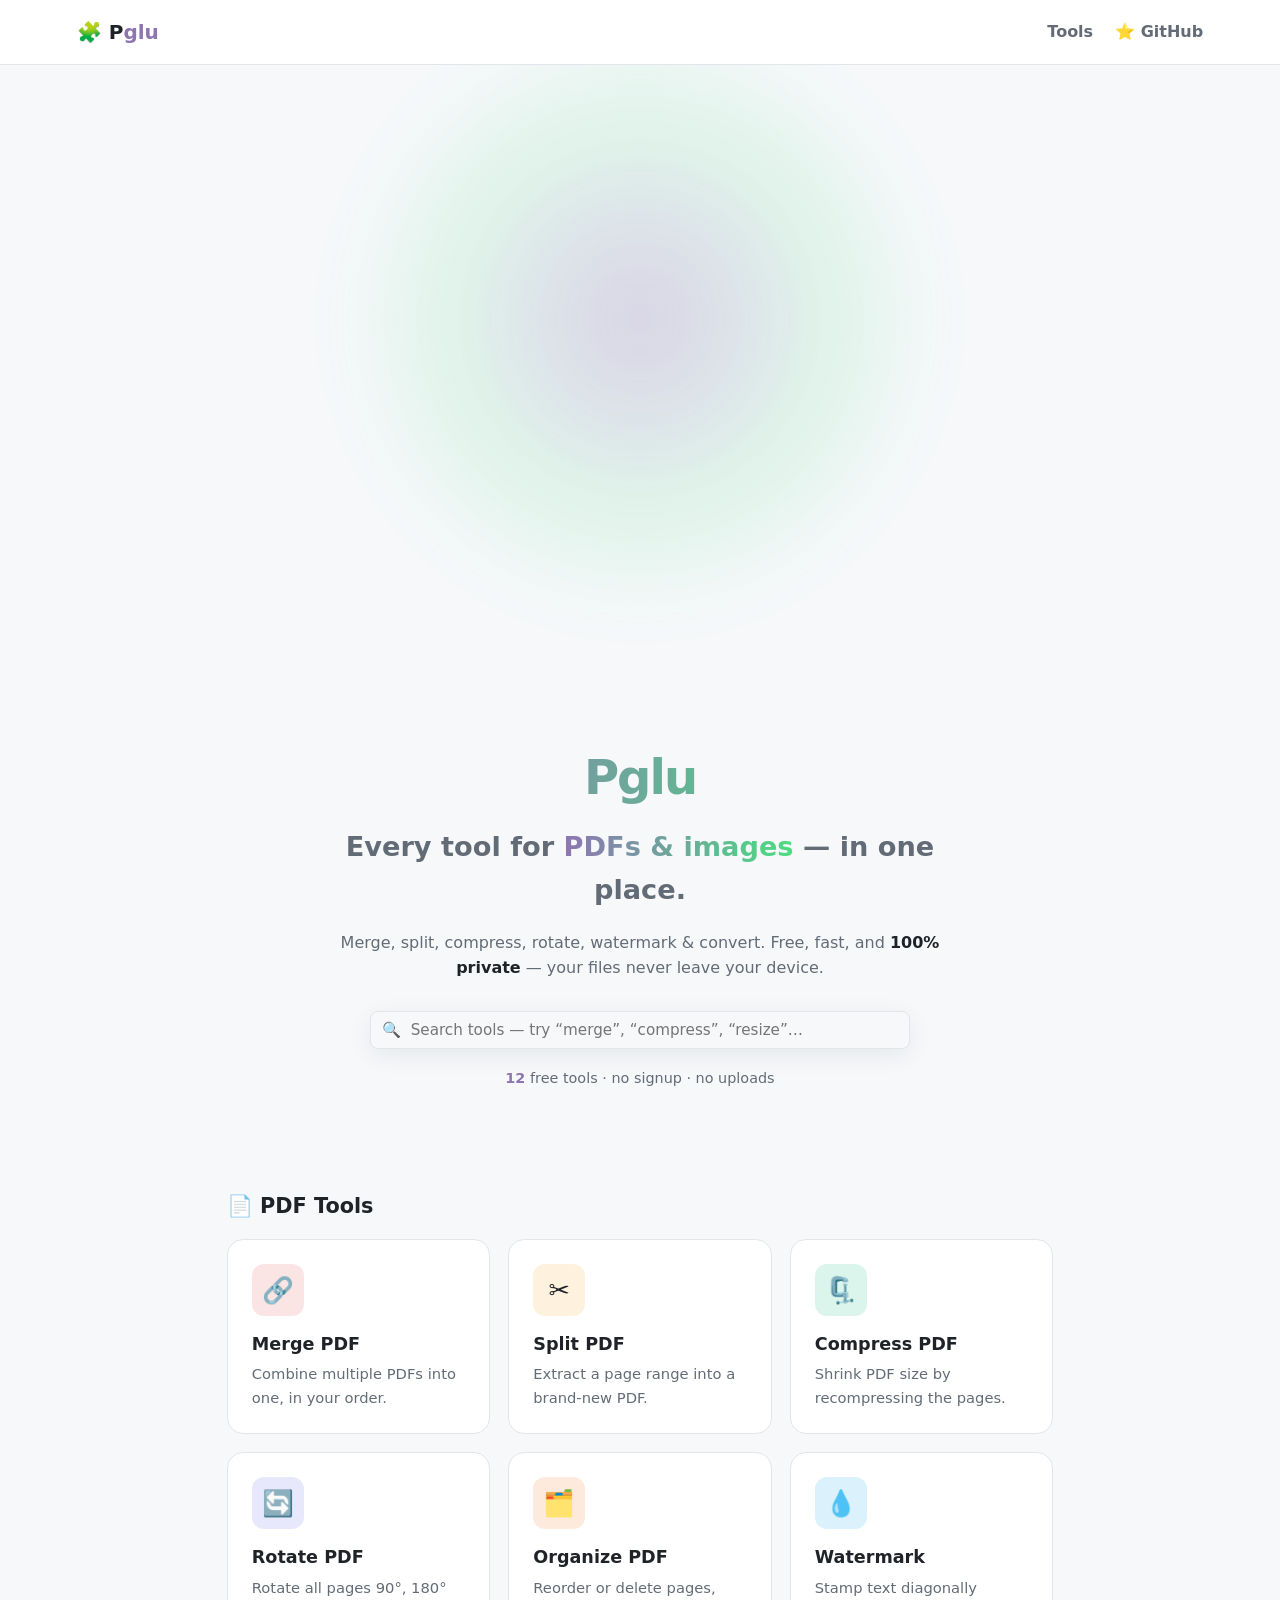
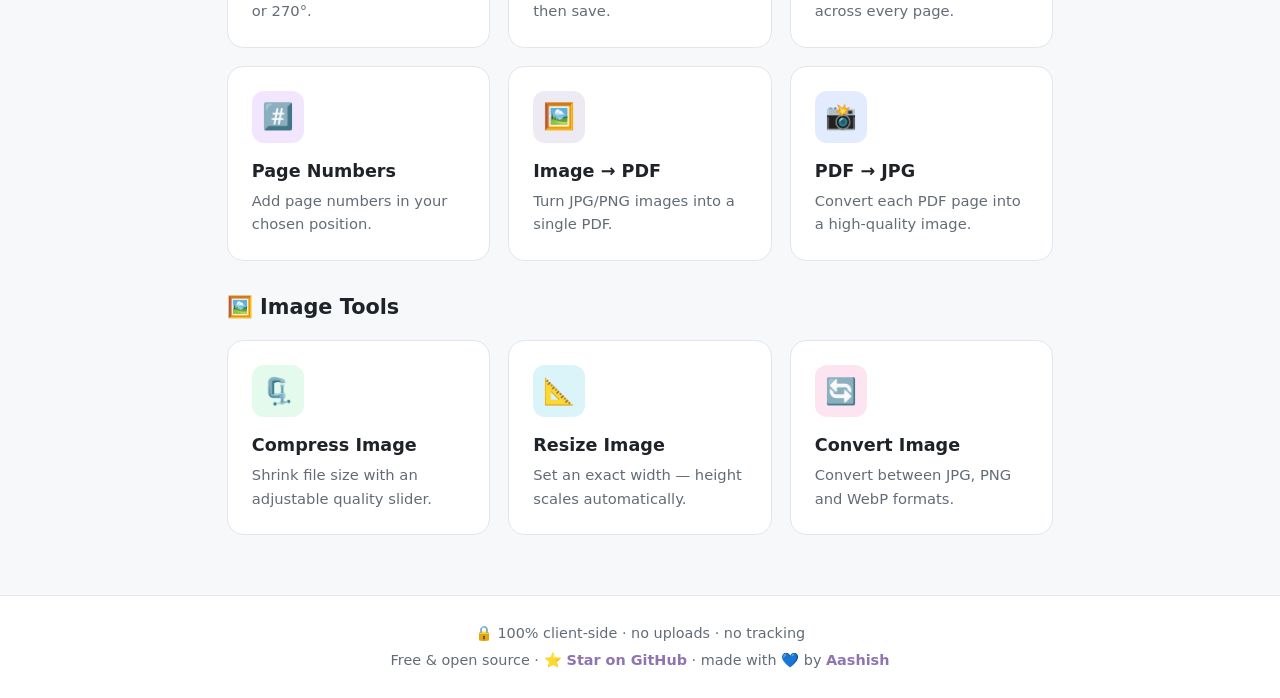
==== commit c1cbc5f9: "Rebrand Pglue → Pglu across site, banner, and docs" ====
--- a/index.html
+++ b/index.html
@@ -3,13 +3,13 @@
 <head>
   <meta charset="UTF-8" />
   <meta name="viewport" content="width=device-width, initial-scale=1.0" />
-  <title>Pglue — Free PDF & Image Tools, 100% in your browser</title>
-  <meta name="description" content="Pglue — merge, split, compress & convert PDFs and images. Free, fast, and 100% private. Your files never leave your device." />
+  <title>Pglu — Free PDF & Image Tools, 100% in your browser</title>
+  <meta name="description" content="Pglu — merge, split, compress & convert PDFs and images. Free, fast, and 100% private. Your files never leave your device." />
   <link rel="stylesheet" href="assets/style.css" />
 </head>
 <body>
   <header class="site-header" id="siteHeader">
-    <a href="index.html" class="brand">🧩 P<span>glue</span></a>
+    <a href="index.html" class="brand">🧩 P<span>glu</span></a>
     <nav class="site-nav">
       <a href="#tools">Tools</a>
       <a href="https://github.com/aashishbharti04/file-toolkit" target="_blank" rel="noopener">⭐ GitHub</a>
@@ -18,7 +18,7 @@
 
   <section class="hero">
     <div class="hero-glow"></div>
-    <h1 class="wordmark">Pglue</h1>
+    <h1 class="wordmark">Pglu</h1>
     <p class="tagline">Every tool for <span class="grad">PDFs &amp; images</span> — in one place.</p>
     <p class="sub">Merge, split, compress, rotate, watermark &amp; convert. Free, fast, and
       <strong>100% private</strong> — your files never leave your device.</p>
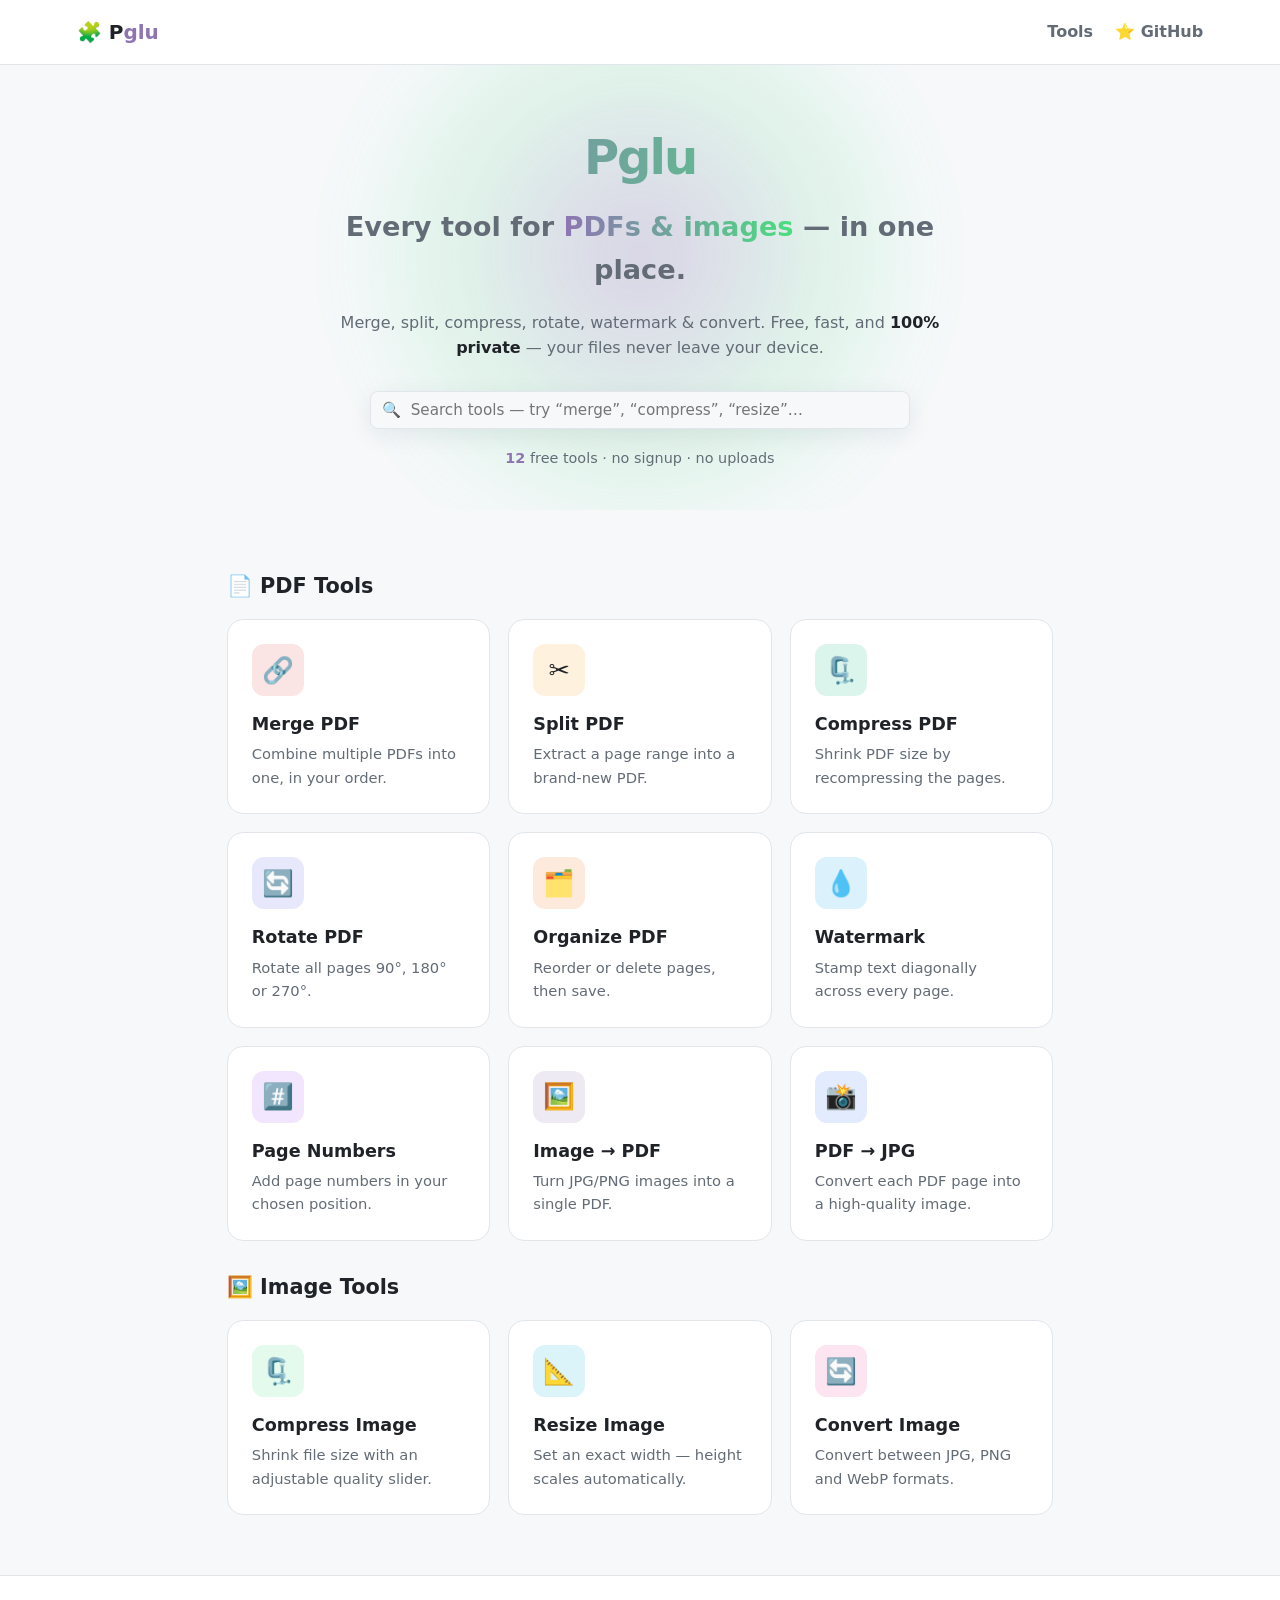
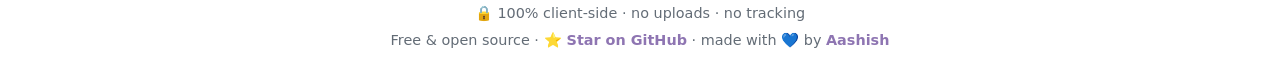
==== commit bd98d07c: "Cache-bust CSS/JS (?v=2) so the layout fix is served fresh" ====
--- a/index.html
+++ b/index.html
@@ -5,7 +5,7 @@
   <meta name="viewport" content="width=device-width, initial-scale=1.0" />
   <title>Pglu — Free PDF & Image Tools, 100% in your browser</title>
   <meta name="description" content="Pglu — merge, split, compress & convert PDFs and images. Free, fast, and 100% private. Your files never leave your device." />
-  <link rel="stylesheet" href="assets/style.css" />
+  <link rel="stylesheet" href="assets/style.css?v=2" />
 </head>
 <body>
   <header class="site-header" id="siteHeader">
--- a/assets/style.css
+++ b/assets/style.css
@@ -146,7 +146,8 @@
   background: radial-gradient(circle, rgba(142,117,178,0.28), rgba(74,222,128,0.12) 45%, transparent 70%);
   filter: blur(20px);
 }
-.hero > * { position: relative; z-index: 1; }
+/* keep the glow absolute; only lift the real content above it */
+.hero > *:not(.hero-glow) { position: relative; z-index: 1; }
 
 /* Big Pglue wordmark */
 .wordmark {
